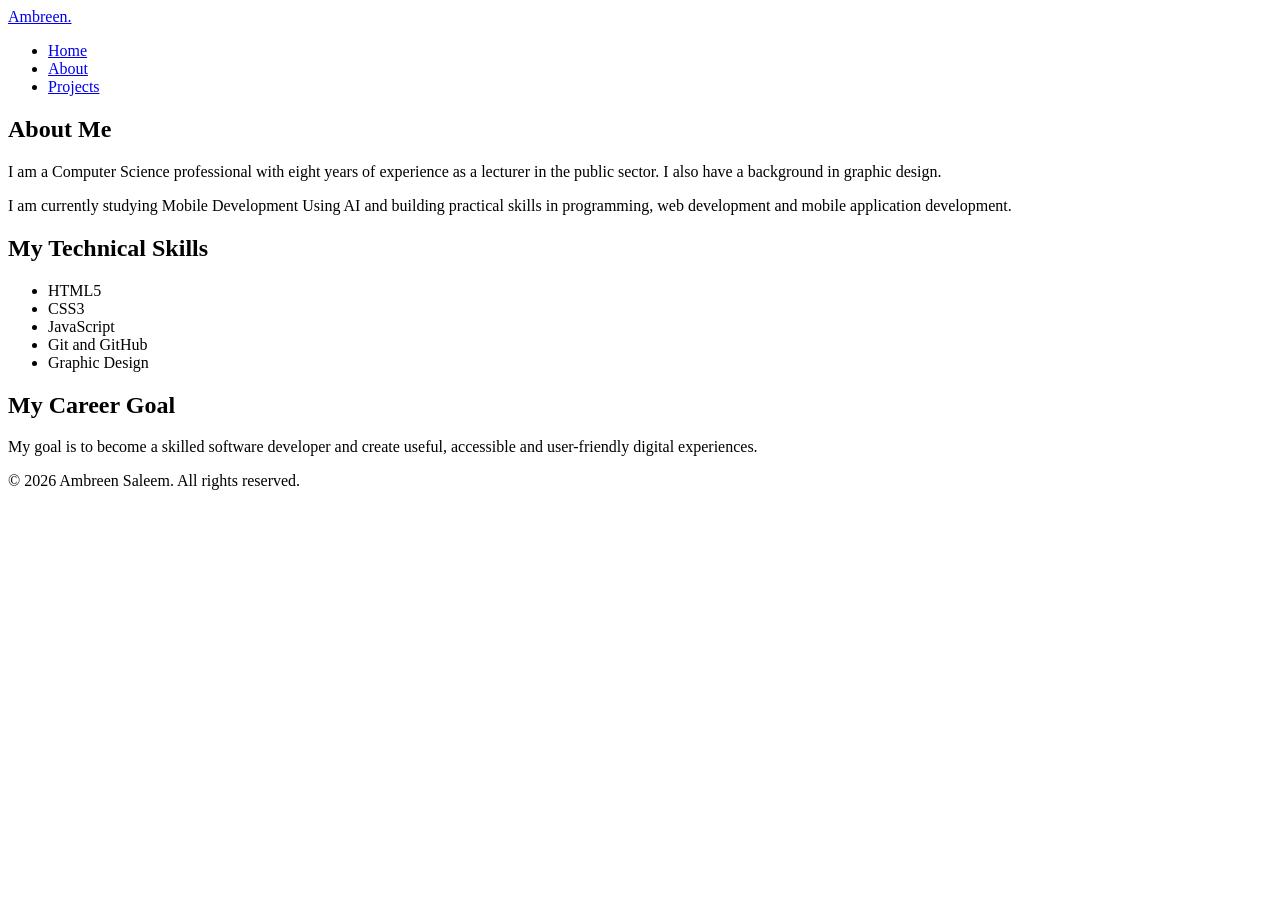
==== about.html @ 13c00c88 "Add about page with professional background and skills" ====
<!DOCTYPE html>
<html lang="en">
<head>
    <meta charset="UTF-8">
    <meta name="viewport" content="width=device-width, initial-scale=1.0">
    <meta name="description" content="Learn about Ambreen Saleem, her background and technical skills.">
    <title>About | Ambreen Saleem</title>
    <link rel="stylesheet" href="app.css">
</head>
<body>

    <header>
        <nav class="navbar">
            <a href="index.html" class="logo">Ambreen.</a>

            <ul class="nav-links">
                <li><a href="index.html">Home</a></li>
                <li><a href="about.html">About</a></li>
                <li><a href="projects.html">Projects</a></li>
            </ul>
        </nav>
    </header>

    <main class="page-content">
        <section>
            <h1>About Me</h1>

            <p>
                I am a Computer Science professional with eight years
                of experience as a lecturer in the public sector.
                I also have a background in graphic design.
            </p>

            <p>
                I am currently studying Mobile Development Using AI
                and building practical skills in programming,
                web development and mobile application development.
            </p>
        </section>

        <section>
            <h2>My Technical Skills</h2>

            <ul class="skills-list">
                <li>HTML5</li>
                <li>CSS3</li>
                <li>JavaScript</li>
                <li>Git and GitHub</li>
                <li>Graphic Design</li>
            </ul>
        </section>

        <section>
            <h2>My Career Goal</h2>

            <p>
                My goal is to become a skilled software developer
                and create useful, accessible and user-friendly
                digital experiences.
            </p>
        </section>
    </main>

    <footer>
        <p>&copy; 2026 Ambreen Saleem. All rights reserved.</p>
    </footer>

    <script src="app.js"></script>
</body>
</html>
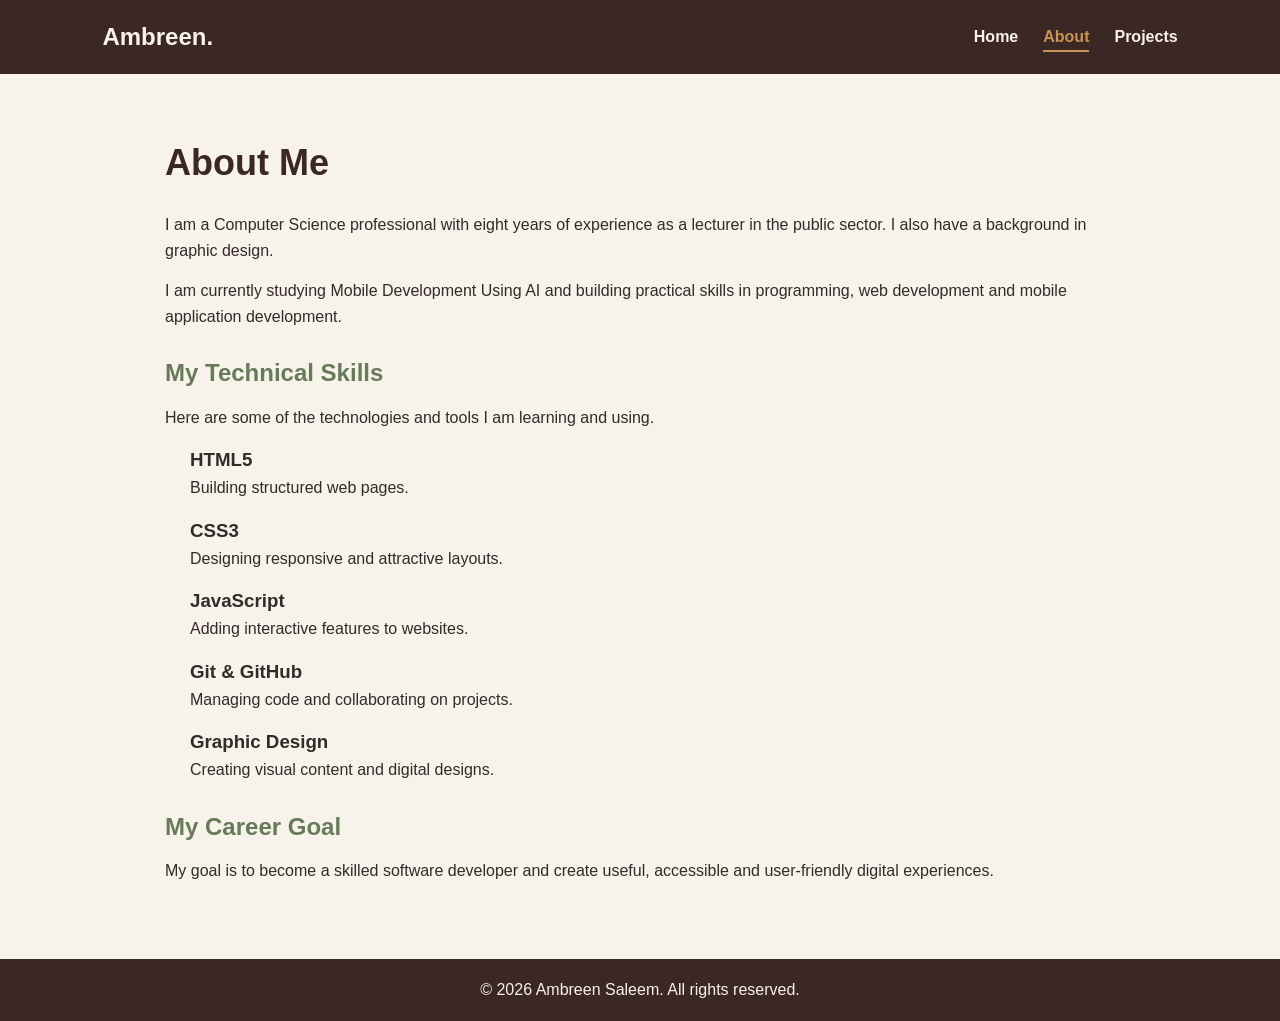
==== commit 3c6a5694: "Add interactive skills section to about page" ====
--- a/about.html
+++ b/about.html
@@ -1,6 +1,6 @@
-
 <!DOCTYPE html>
 <html lang="en">
+
 <head>
     <meta charset="UTF-8">
     <meta name="viewport" content="width=device-width, initial-scale=1.0">
@@ -8,6 +8,7 @@
     <title>About | Ambreen Saleem</title>
     <link rel="stylesheet" href="app.css">
 </head>
+
 <body>
 
     <header>
@@ -38,17 +39,37 @@
                 web development and mobile application development.
             </p>
         </section>
-
-        <section>
+        <section class="skills-section">
             <h2>My Technical Skills</h2>
 
-            <ul class="skills-list">
-                <li>HTML5</li>
-                <li>CSS3</li>
-                <li>JavaScript</li>
-                <li>Git and GitHub</li>
-                <li>Graphic Design</li>
-            </ul>
+            <p>Here are some of the technologies and tools I am learning and using.</p>
+
+            <div class="skills-list">
+                <div class="skill-card">
+                    <h3>HTML5</h3>
+                    <p>Building structured web pages.</p>
+                </div>
+
+                <div class="skill-card">
+                    <h3>CSS3</h3>
+                    <p>Designing responsive and attractive layouts.</p>
+                </div>
+
+                <div class="skill-card">
+                    <h3>JavaScript</h3>
+                    <p>Adding interactive features to websites.</p>
+                </div>
+
+                <div class="skill-card">
+                    <h3>Git & GitHub</h3>
+                    <p>Managing code and collaborating on projects.</p>
+                </div>
+
+                <div class="skill-card">
+                    <h3>Graphic Design</h3>
+                    <p>Creating visual content and digital designs.</p>
+                </div>
+            </div>
         </section>
 
         <section>
@@ -68,4 +89,5 @@
 
     <script src="app.js"></script>
 </body>
-</html>
+
+</html>
--- a/app.css
+++ b/app.css
@@ -0,0 +1,246 @@
+/* General Styles */
+* {
+    margin: 0;
+    padding: 0;
+    box-sizing: border-box;
+}
+
+body {
+    font-family: Arial, sans-serif;
+    line-height: 1.6;
+    color: #332b29;
+    background-color: #f7f2ea;
+}
+
+/* Navigation */
+header {
+    background-color: #3b2723;
+    padding: 18px 8%;
+}
+
+.navbar {
+    display: flex;
+    justify-content: space-between;
+    align-items: center;
+}
+
+.logo {
+    color: #f7f2ea;
+    font-size: 24px;
+    font-weight: bold;
+    text-decoration: none;
+}
+
+.nav-links {
+    display: flex;
+    gap: 25px;
+    list-style: none;
+}
+
+.nav-links a {
+    color: #f7f2ea;
+    text-decoration: none;
+    font-weight: bold;
+}
+
+.nav-links a:hover {
+    color: #c89452;
+}
+
+/* Homepage Hero */
+.hero {
+    min-height: 75vh;
+    padding: 100px 10%;
+    display: flex;
+    flex-direction: column;
+    justify-content: center;
+    align-items: flex-start;
+}
+
+.intro {
+    color: #687a5a;
+    font-size: 20px;
+}
+
+.hero h1 {
+    color: #3b2723;
+    font-size: 48px;
+    margin: 10px 0;
+}
+
+.hero h2 {
+    color: #687a5a;
+    margin-bottom: 15px;
+}
+
+.hero-description {
+    max-width: 650px;
+    margin-bottom: 25px;
+}
+
+/* Buttons */
+.btn {
+    display: inline-block;
+    background-color: #c89452;
+    color: #ffffff;
+    padding: 12px 24px;
+    border-radius: 6px;
+    text-decoration: none;
+    font-weight: bold;
+}
+
+.btn:hover {
+    background-color: #a87538;
+}
+
+/* Inner Pages */
+.page-content {
+    max-width: 1000px;
+    min-height: 75vh;
+    margin: 0 auto;
+    padding: 60px 25px;
+}
+
+.page-content h1 {
+    color: #3b2723;
+    font-size: 36px;
+    margin-bottom: 20px;
+}
+
+.page-content h2 {
+    color: #687a5a;
+    margin: 25px 0 12px;
+}
+
+.page-content p {
+    margin-bottom: 15px;
+}
+
+/* Skills */
+.skills-list {
+    padding-left: 25px;
+}
+
+.skills-list li {
+    margin-bottom: 8px;
+}
+
+/* Project Cards */
+.project-grid {
+    display: grid;
+    grid-template-columns: repeat(3, 1fr);
+    gap: 20px;
+    margin-top: 30px;
+}
+
+.project-card {
+    background-color: #fffdf9;
+    padding: 28px;
+    border-radius: 12px;
+    border: 1px solid #e5d9ca;
+    box-shadow: 0 3px 8px rgba(59, 39, 35, 0.08);
+    transition: transform 0.3s ease, box-shadow 0.3s ease;
+}
+
+.project-card:hover {
+    transform: translateY(-5px);
+    box-shadow: 0 8px 18px rgba(59, 39, 35, 0.15);
+}
+
+project-card h2 {
+    margin-top: 0;
+    margin-bottom: 12px;
+    color: #3b2723;
+}
+
+.project-card p {
+    line-height: 1.6;
+}
+
+.project-card span {
+    display: inline-block;
+    color: #687a5a;
+    background-color: #f0f2eb;
+    font-weight: bold;
+    padding: 6px 12px;
+    margin-top: 15px;
+    border-radius: 20px;
+    font-size: 14px;
+}
+
+/* Footer */
+footer {
+    background-color: #3b2723;
+    color: #f7f2ea;
+    text-align: center;
+    padding: 18px;
+}
+
+/* Responsive Layout */
+/* Mobile Responsiveness */
+@media (max-width: 768px) {
+    .navbar {
+        flex-direction: column;
+        gap: 15px;
+        padding: 20px 5%;
+    }
+
+    .nav-links {
+        flex-wrap: wrap;
+        justify-content: center;
+        gap: 12px;
+    }
+
+    .nav-links a {
+        font-size: 14px;
+    }
+
+    .hero {
+        padding: 55px 5%;
+        text-align: center;
+    }
+
+    .hero h1 {
+        font-size: 32px;
+        line-height: 1.3;
+    }
+
+    .hero p {
+        font-size: 16px;
+    }
+
+    .project-grid {
+        grid-template-columns: 1fr;
+        gap: 20px;
+    }
+
+    .project-card {
+        padding: 22px;
+    }
+}
+
+/* Extra Small Screens */
+@media (max-width: 480px) {
+    .hero {
+        padding: 40px 5%;
+    }
+
+    .hero h1 {
+        font-size: 27px;
+    }
+
+    .nav-links {
+        gap: 10px;
+    }
+
+    .project-card {
+        padding: 18px;
+    }
+}
+
+/* Active Navigation Link */
+.nav-links a.active {
+    color: #c89452;
+    border-bottom: 2px solid #c89452;
+    padding-bottom: 5px;
+}
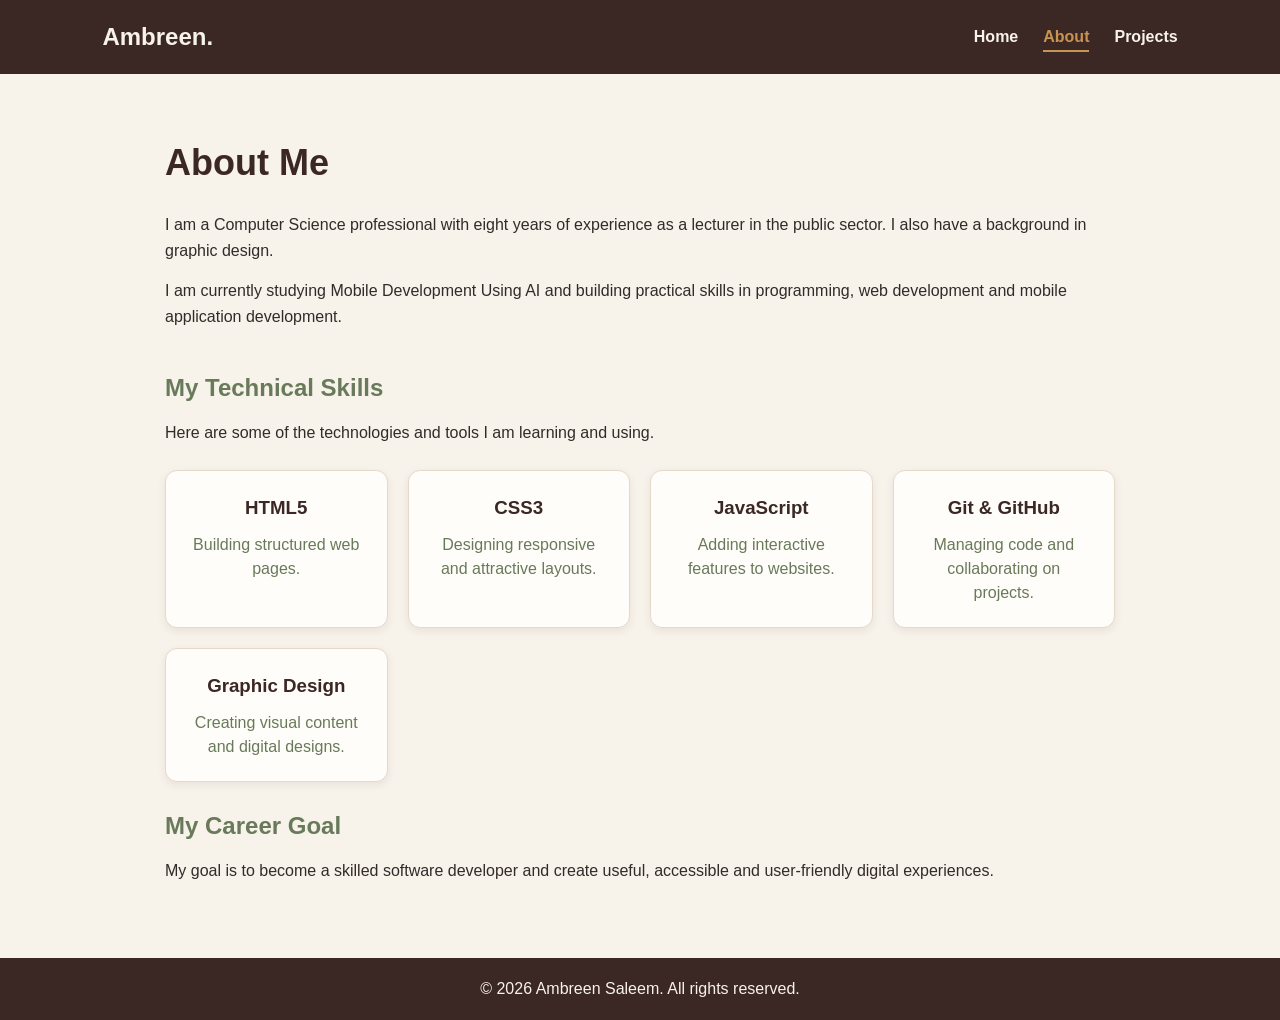
==== commit daaf900f: "Fix dynamic footer year across all pages" ====
--- a/about.html
+++ b/about.html
@@ -84,7 +84,7 @@
     </main>
 
     <footer>
-        <p>&copy; 2026 Ambreen Saleem. All rights reserved.</p>
+        <p>&copy; <span id="current-year"></span> Ambreen Saleem. All rights reserved.</p>
     </footer>
 
     <script src="app.js"></script>
--- a/app.css
+++ b/app.css
@@ -243,4 +243,56 @@
     color: #c89452;
     border-bottom: 2px solid #c89452;
     padding-bottom: 5px;
+}
+
+/* Interactive Skills Section */
+.skills-section {
+    margin-top: 40px;
+}
+
+.skills-section>p {
+    line-height: 1.6;
+    margin-bottom: 25px;
+}
+
+/* Skills Grid */
+.skills-list {
+    display: grid;
+    grid-template-columns: repeat(auto-fit, minmax(180px, 1fr));
+    gap: 20px;
+    padding: 0;
+    list-style: none;
+}
+
+/* Individual Skill Cards */
+.skill-card {
+    background-color: #fffdf9;
+    border: 1px solid #e5d9ca;
+    border-radius: 12px;
+    padding: 22px;
+    text-align: center;
+    box-shadow: 0 3px 8px rgba(59, 39, 35, 0.08);
+    transition: transform 0.3s ease, box-shadow 0.3s ease,
+        border-color 0.3s ease;
+}
+
+/* Interactive Hover Effect */
+.skill-card:hover {
+    transform: translateY(-6px);
+    box-shadow: 0 8px 18px rgba(59, 39, 35, 0.15);
+    border-color: #c89452;
+}
+
+/* Skill Card Heading */
+.skill-card h3 {
+    color: #3b2723;
+    margin-top: 0;
+    margin-bottom: 10px;
+}
+
+/* Skill Card Description */
+.skill-card p {
+    color: #687a5a;
+    line-height: 1.5;
+    margin-bottom: 0;
 }
